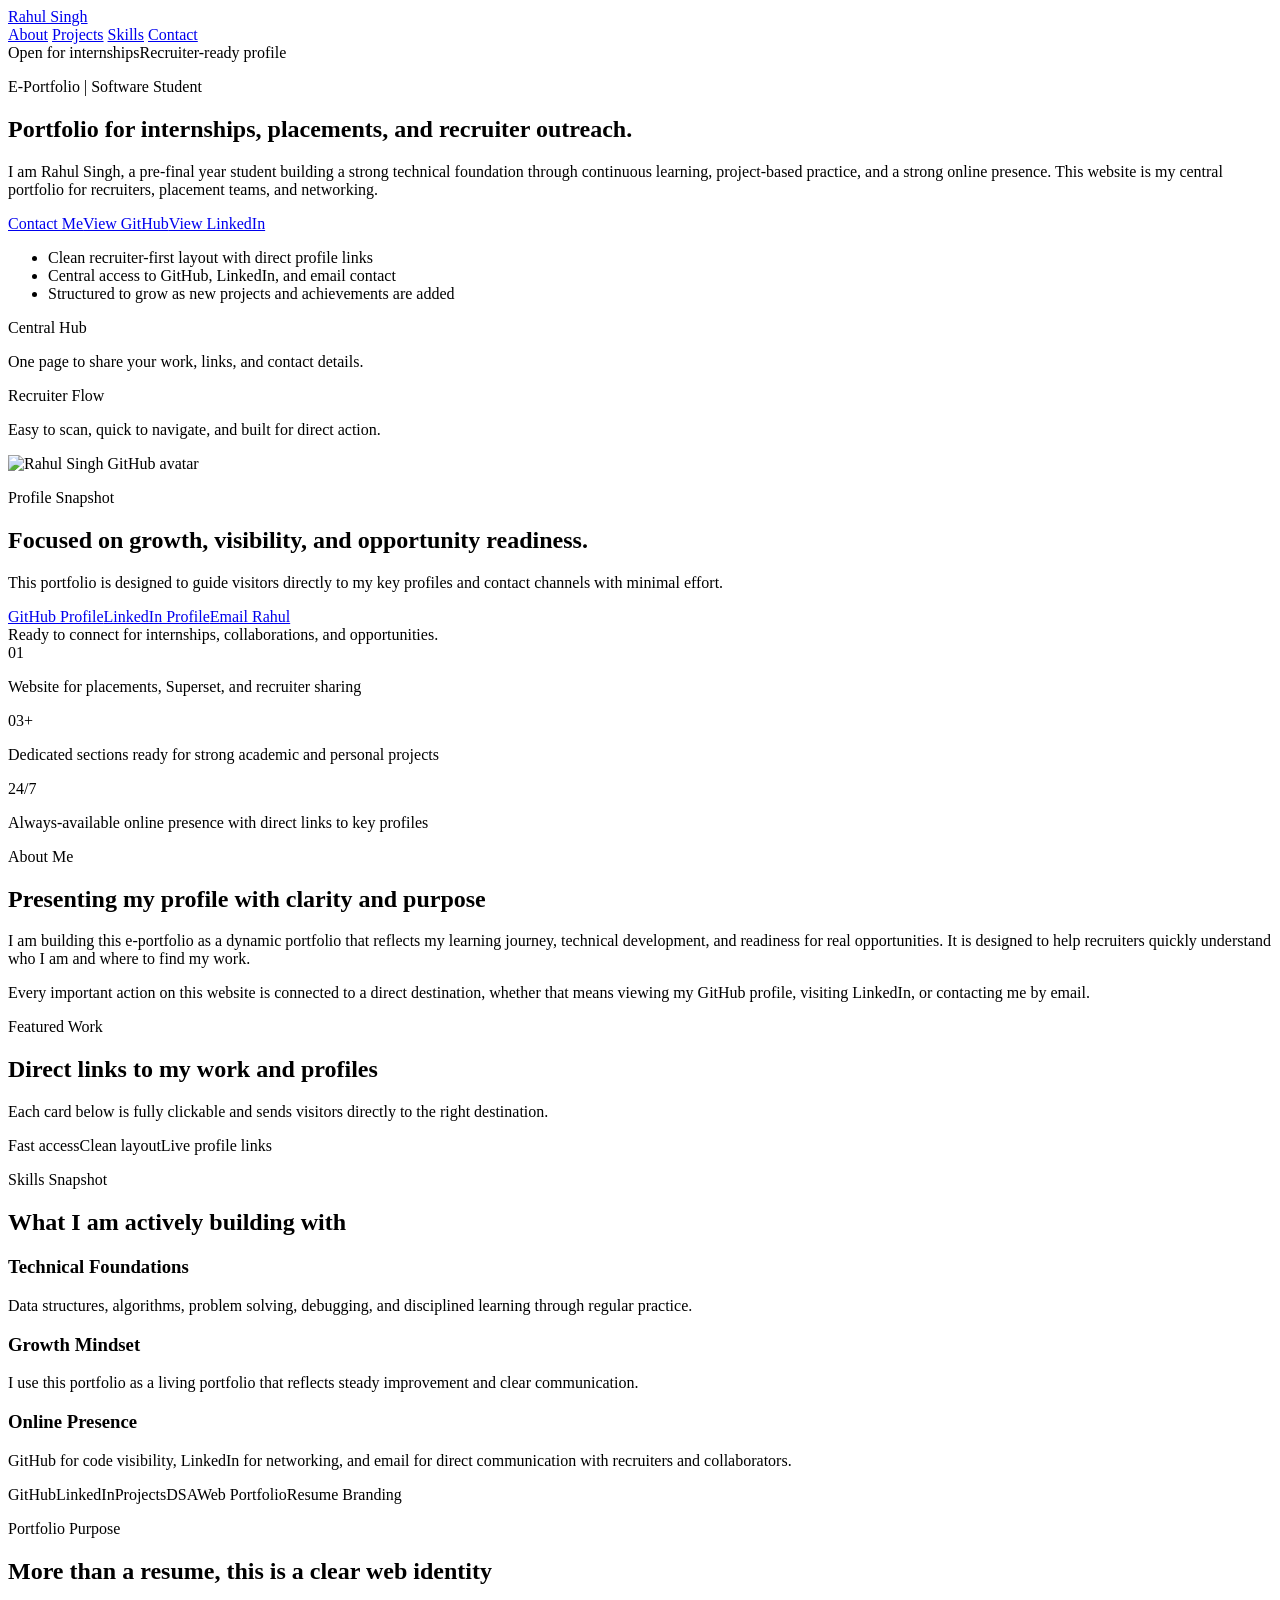
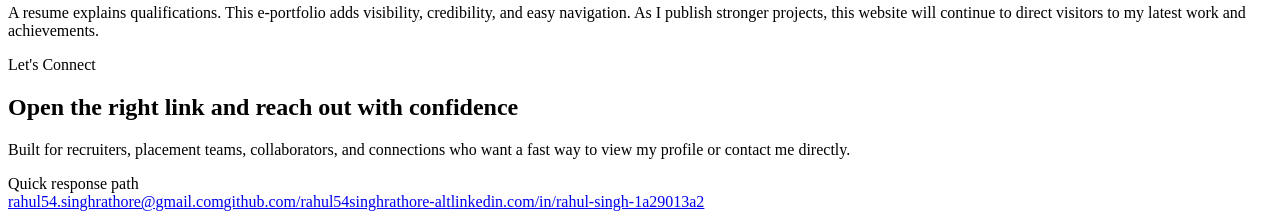
==== index.html @ 279c9965 "Add initial e-portfolio HTML structure" ====
<!DOCTYPE html>
<html lang="en">
  <head>
    <meta charset="UTF-8" />
    <meta name="viewport" content="width=device-width, initial-scale=1.0" />
    <title>Rahul Singh | E-Portfolio</title>
    <meta name="description" content="Rahul Singh's recruiter-ready e-portfolio with GitHub, LinkedIn, skills, and project highlights." />
    <link rel="preconnect" href="https://fonts.googleapis.com" />
    <link rel="preconnect" href="https://fonts.gstatic.com" crossorigin />
    <link href="https://fonts.googleapis.com/css2?family=Space+Grotesk:wght@400;500;700&family=Source+Serif+4:opsz,wght@8..60,400;8..60,600&display=swap" rel="stylesheet" />
    <link rel="stylesheet" href="./styles.css" />
  </head>
  <body>
    <div class="page-shell">
      <header class="hero">
        <nav class="topbar">
          <a class="brand" href="#home">Rahul Singh</a>
          <div class="nav-links">
            <a href="#about">About</a>
            <a href="#projects">Projects</a>
            <a href="#skills">Skills</a>
            <a href="#contact">Contact</a>
          </div>
        </nav>
        <section class="hero-grid" id="home">
          <div class="hero-copy">
            <div class="hero-kicker"><span>Open for internships</span><span>Recruiter-ready profile</span></div>
            <p class="eyebrow">E-Portfolio | Software Student</p>
            <h1>Portfolio for internships, placements, and recruiter outreach.</h1>
            <p class="lead">I am Rahul Singh, a pre-final year student building a strong technical foundation through continuous learning, project-based practice, and a strong online presence. This website is my central portfolio for recruiters, placement teams, and networking.</p>
            <div class="cta-row"><a class="button button-primary" href="#contact">Contact Me</a><a class="button button-secondary" href="./redirect.html?to=github">View GitHub</a><a class="button button-secondary" href="https://www.linkedin.com/in/rahul-singh-1a29013a2" data-direct-link="linkedin">View LinkedIn</a></div>
            <ul class="quick-points"><li>Clean recruiter-first layout with direct profile links</li><li>Central access to GitHub, LinkedIn, and email contact</li><li>Structured to grow as new projects and achievements are added</li></ul>
            <div class="hero-strip"><article><span class="hero-strip-value">Central Hub</span><p>One page to share your work, links, and contact details.</p></article><article><span class="hero-strip-value">Recruiter Flow</span><p>Easy to scan, quick to navigate, and built for direct action.</p></article></div>
          </div>
          <aside class="hero-card">
            <img class="avatar" src="https://avatars.githubusercontent.com/u/229356338?v=4" alt="Rahul Singh GitHub avatar" />
            <div class="hero-card-copy"><p class="card-label">Profile Snapshot</p><h2>Focused on growth, visibility, and opportunity readiness.</h2><p>This portfolio is designed to guide visitors directly to my key profiles and contact channels with minimal effort.</p></div>
            <div class="profile-links"><a href="./redirect.html?to=github">GitHub Profile</a><a href="https://www.linkedin.com/in/rahul-singh-1a29013a2" data-direct-link="linkedin">LinkedIn Profile</a><a href="./redirect.html?to=email">Email Rahul</a></div>
            <div class="availability-note"><span class="availability-dot"></span>Ready to connect for internships, collaborations, and opportunities.</div>
          </aside>
        </section>
      </header>
      <main>
        <section class="stats-panel"><article><span class="stat-value">01</span><p>Website for placements, Superset, and recruiter sharing</p></article><article><span class="stat-value">03+</span><p>Dedicated sections ready for strong academic and personal projects</p></article><article><span class="stat-value">24/7</span><p>Always-available online presence with direct links to key profiles</p></article></section>
        <section class="section about-section" id="about"><div class="section-heading"><p class="eyebrow">About Me</p><h2>Presenting my profile with clarity and purpose</h2></div><div class="about-panel"><p>I am building this e-portfolio as a dynamic portfolio that reflects my learning journey, technical development, and readiness for real opportunities. It is designed to help recruiters quickly understand who I am and where to find my work.</p><p>Every important action on this website is connected to a direct destination, whether that means viewing my GitHub profile, visiting LinkedIn, or contacting me by email.</p></div></section>
        <section class="section section-accent" id="projects"><div class="section-heading"><p class="eyebrow">Featured Work</p><h2>Direct links to my work and profiles</h2><p>Each card below is fully clickable and sends visitors directly to the right destination.</p></div><div class="section-banner"><span>Fast access</span><span>Clean layout</span><span>Live profile links</span></div><div class="project-grid" id="project-grid"></div></section>
        <section class="section" id="skills"><div class="section-heading"><p class="eyebrow">Skills Snapshot</p><h2>What I am actively building with</h2></div><div class="skills-layout"><article class="skill-card"><h3>Technical Foundations</h3><p>Data structures, algorithms, problem solving, debugging, and disciplined learning through regular practice.</p></article><article class="skill-card"><h3>Growth Mindset</h3><p>I use this portfolio as a living portfolio that reflects steady improvement and clear communication.</p></article><article class="skill-card"><h3>Online Presence</h3><p>GitHub for code visibility, LinkedIn for networking, and email for direct communication with recruiters and collaborators.</p></article></div><div class="tag-row"><span>GitHub</span><span>LinkedIn</span><span>Projects</span><span>DSA</span><span>Web Portfolio</span><span>Resume Branding</span></div></section>
        <section class="section narrative-section"><div class="section-heading"><p class="eyebrow">Portfolio Purpose</p><h2>More than a resume, this is a clear web identity</h2></div><p class="narrative">A resume explains qualifications. This e-portfolio adds visibility, credibility, and easy navigation. As I publish stronger projects, this website will continue to direct visitors to my latest work and achievements.</p></section>
        <section class="section contact-section" id="contact"><div class="contact-copy"><p class="eyebrow">Let's Connect</p><h2>Open the right link and reach out with confidence</h2><p>Built for recruiters, placement teams, collaborators, and connections who want a fast way to view my profile or contact me directly.</p><div class="contact-badge">Quick response path</div></div><div class="contact-links"><a href="./redirect.html?to=email">rahul54.singhrathore@gmail.com</a><a href="./redirect.html?to=github">github.com/rahul54singhrathore-alt</a><a href="https://www.linkedin.com/in/rahul-singh-1a29013a2" data-direct-link="linkedin">linkedin.com/in/rahul-singh-1a29013a2</a></div></section>
      </main>
    </div>
    <script src="./script.js"></script>
  </body>
</html>
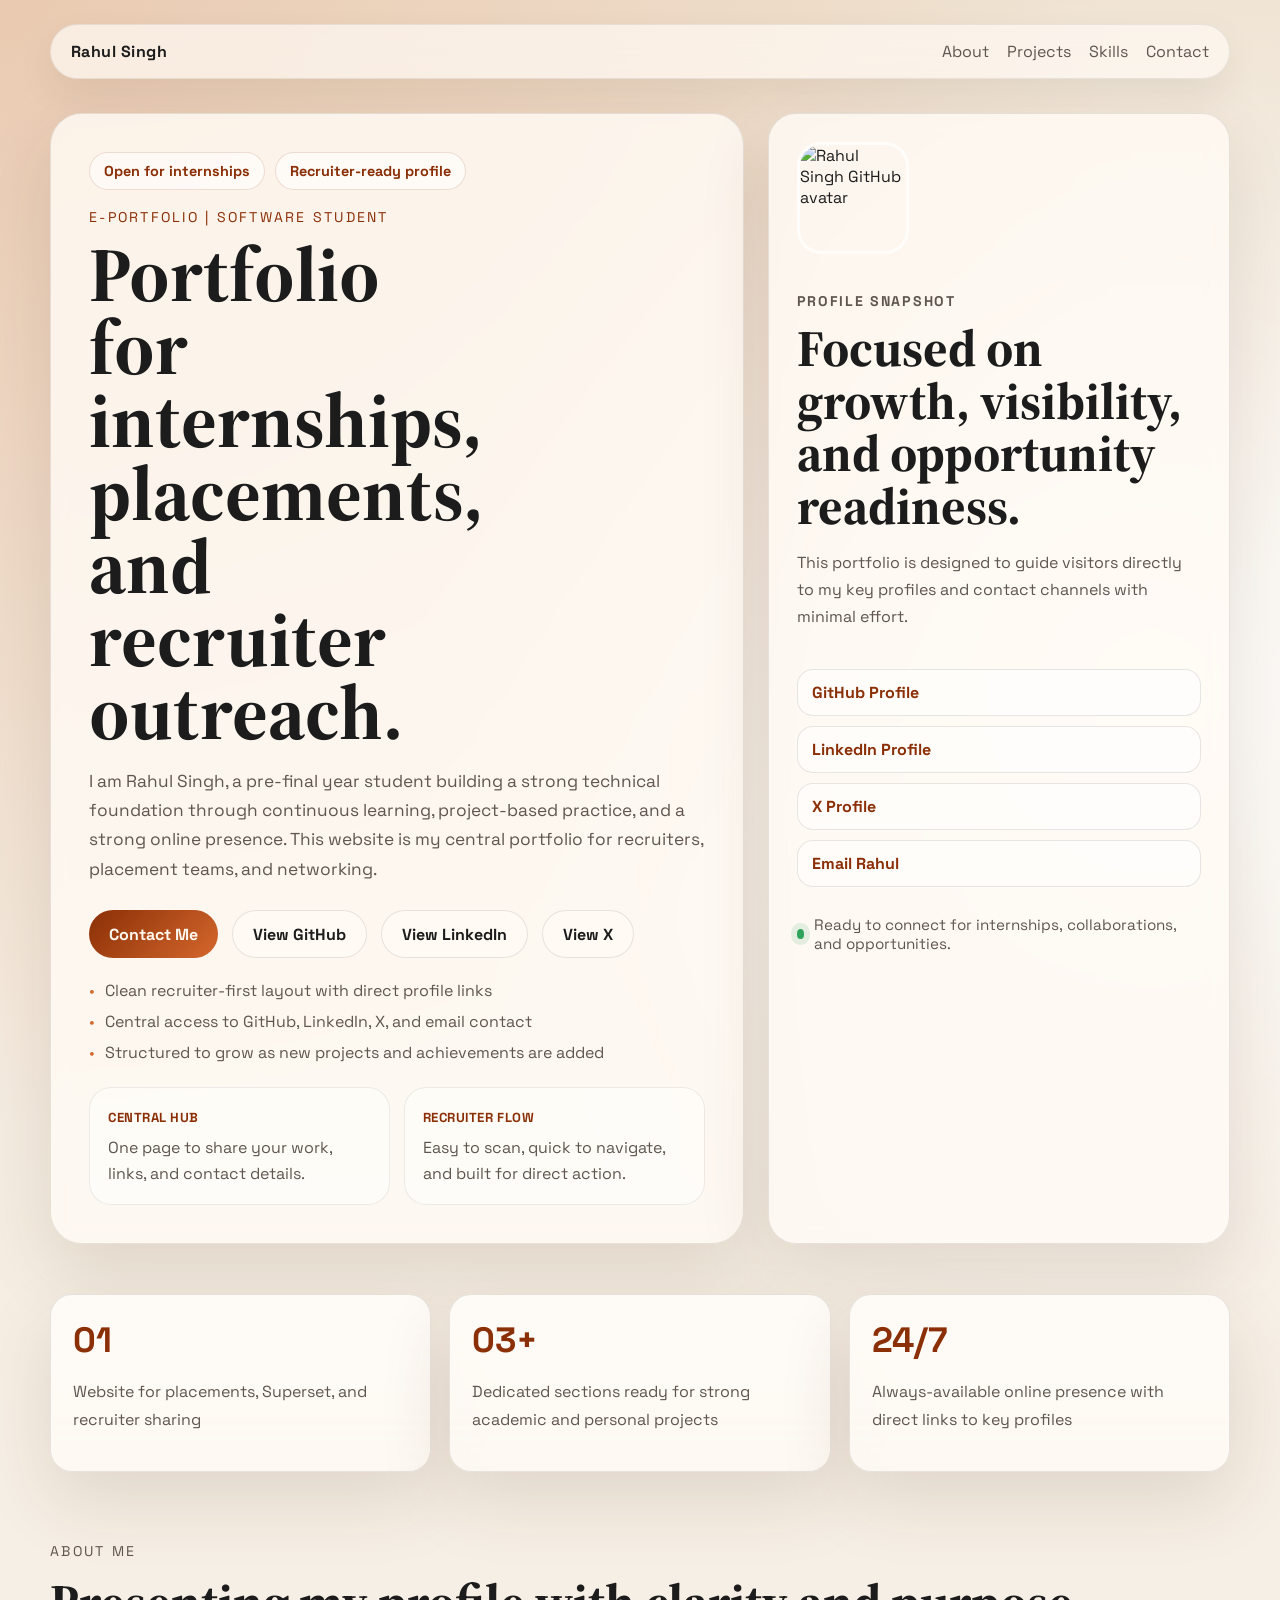
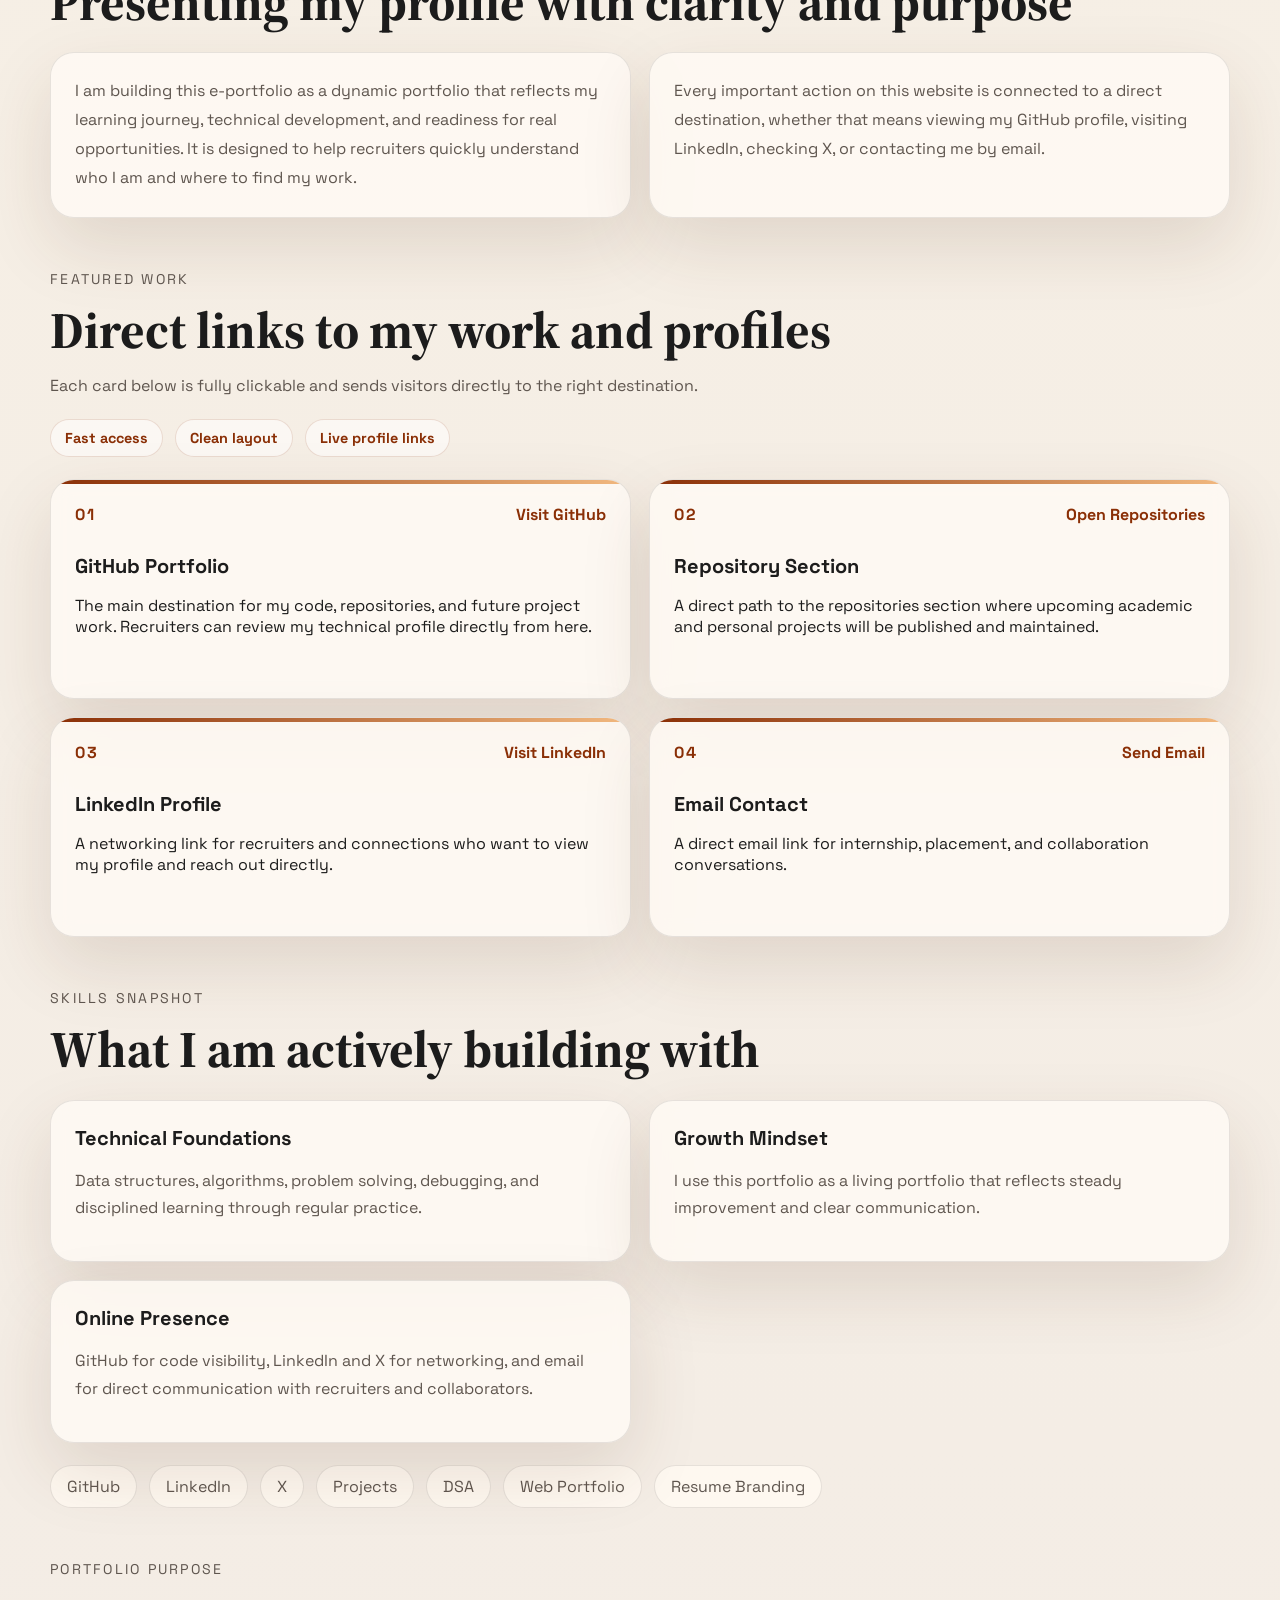
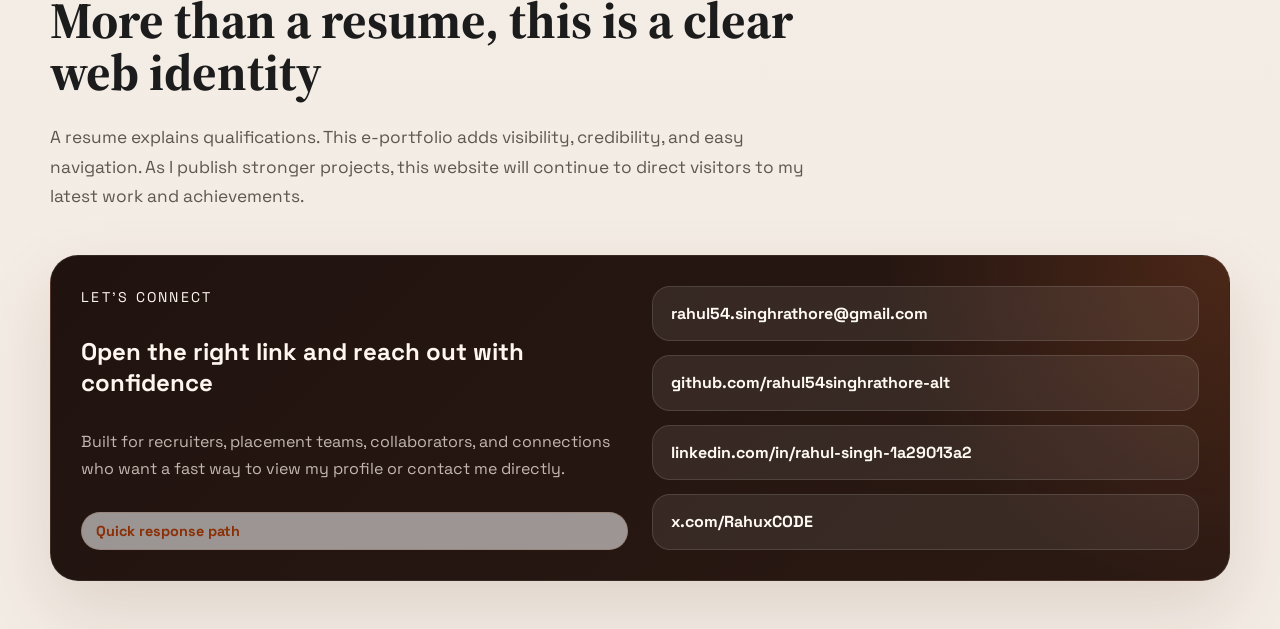
==== commit 93481df9: "Update index.html" ====
--- a/index.html
+++ b/index.html
@@ -4,10 +4,16 @@
     <meta charset="UTF-8" />
     <meta name="viewport" content="width=device-width, initial-scale=1.0" />
     <title>Rahul Singh | E-Portfolio</title>
-    <meta name="description" content="Rahul Singh's recruiter-ready e-portfolio with GitHub, LinkedIn, skills, and project highlights." />
+    <meta
+      name="description"
+      content="Rahul Singh's recruiter-ready e-portfolio with GitHub, LinkedIn, skills, and project highlights."
+    />
     <link rel="preconnect" href="https://fonts.googleapis.com" />
     <link rel="preconnect" href="https://fonts.gstatic.com" crossorigin />
-    <link href="https://fonts.googleapis.com/css2?family=Space+Grotesk:wght@400;500;700&family=Source+Serif+4:opsz,wght@8..60,400;8..60,600&display=swap" rel="stylesheet" />
+    <link
+      href="https://fonts.googleapis.com/css2?family=Space+Grotesk:wght@400;500;700&family=Source+Serif+4:opsz,wght@8..60,400;8..60,600&display=swap"
+      rel="stylesheet"
+    />
     <link rel="stylesheet" href="./styles.css" />
   </head>
   <body>
@@ -22,33 +28,251 @@
             <a href="#contact">Contact</a>
           </div>
         </nav>
+
         <section class="hero-grid" id="home">
           <div class="hero-copy">
-            <div class="hero-kicker"><span>Open for internships</span><span>Recruiter-ready profile</span></div>
+            <div class="hero-kicker">
+              <span>Open for internships</span>
+              <span>Recruiter-ready profile</span>
+            </div>
             <p class="eyebrow">E-Portfolio | Software Student</p>
             <h1>Portfolio for internships, placements, and recruiter outreach.</h1>
-            <p class="lead">I am Rahul Singh, a pre-final year student building a strong technical foundation through continuous learning, project-based practice, and a strong online presence. This website is my central portfolio for recruiters, placement teams, and networking.</p>
-            <div class="cta-row"><a class="button button-primary" href="#contact">Contact Me</a><a class="button button-secondary" href="./redirect.html?to=github">View GitHub</a><a class="button button-secondary" href="https://www.linkedin.com/in/rahul-singh-1a29013a2" data-direct-link="linkedin">View LinkedIn</a></div>
-            <ul class="quick-points"><li>Clean recruiter-first layout with direct profile links</li><li>Central access to GitHub, LinkedIn, and email contact</li><li>Structured to grow as new projects and achievements are added</li></ul>
-            <div class="hero-strip"><article><span class="hero-strip-value">Central Hub</span><p>One page to share your work, links, and contact details.</p></article><article><span class="hero-strip-value">Recruiter Flow</span><p>Easy to scan, quick to navigate, and built for direct action.</p></article></div>
-          </div>
+            <p class="lead">
+              I am Rahul Singh, a pre-final year student building a
+              strong technical foundation through continuous learning,
+              project-based practice, and a strong online presence. This
+              website is my central portfolio for recruiters, placement teams,
+              and networking.
+            </p>
+            <div class="cta-row">
+              <a
+                class="button button-primary"
+                href="#contact"
+              >
+                Contact Me
+              </a>
+              <a
+                class="button button-secondary"
+                href="./redirect.html?to=github"
+              >
+                View GitHub
+              </a>
+              <a
+                class="button button-secondary"
+                href="https://www.linkedin.com/in/rahul-singh-1a29013a2"
+                data-direct-link="linkedin"
+              >
+                View LinkedIn
+              </a>
+              <a
+                class="button button-secondary"
+                href="https://x.com/RahuxCODE"
+                data-direct-link="twitter"
+              >
+                View X
+              </a>
+            </div>
+            <ul class="quick-points">
+              <li>Clean recruiter-first layout with direct profile links</li>
+              <li>Central access to GitHub, LinkedIn, X, and email contact</li>
+              <li>Structured to grow as new projects and achievements are added</li>
+            </ul>
+            <div class="hero-strip">
+              <article>
+                <span class="hero-strip-value">Central Hub</span>
+                <p>One page to share your work, links, and contact details.</p>
+              </article>
+              <article>
+                <span class="hero-strip-value">Recruiter Flow</span>
+                <p>Easy to scan, quick to navigate, and built for direct action.</p>
+              </article>
+            </div>
+          </div>
+
           <aside class="hero-card">
-            <img class="avatar" src="https://avatars.githubusercontent.com/u/229356338?v=4" alt="Rahul Singh GitHub avatar" />
-            <div class="hero-card-copy"><p class="card-label">Profile Snapshot</p><h2>Focused on growth, visibility, and opportunity readiness.</h2><p>This portfolio is designed to guide visitors directly to my key profiles and contact channels with minimal effort.</p></div>
-            <div class="profile-links"><a href="./redirect.html?to=github">GitHub Profile</a><a href="https://www.linkedin.com/in/rahul-singh-1a29013a2" data-direct-link="linkedin">LinkedIn Profile</a><a href="./redirect.html?to=email">Email Rahul</a></div>
-            <div class="availability-note"><span class="availability-dot"></span>Ready to connect for internships, collaborations, and opportunities.</div>
+            <img
+              class="avatar"
+              src="https://avatars.githubusercontent.com/u/229356338?v=4"
+              alt="Rahul Singh GitHub avatar"
+            />
+            <div class="hero-card-copy">
+              <p class="card-label">Profile Snapshot</p>
+              <h2>Focused on growth, visibility, and opportunity readiness.</h2>
+              <p>
+                This portfolio is designed to guide visitors directly to my key
+                profiles and contact channels with minimal effort.
+              </p>
+            </div>
+            <div class="profile-links">
+              <a
+                href="./redirect.html?to=github"
+              >
+                GitHub Profile
+              </a>
+              <a
+                href="https://www.linkedin.com/in/rahul-singh-1a29013a2"
+                data-direct-link="linkedin"
+              >
+                LinkedIn Profile
+              </a>
+              <a
+                href="https://x.com/RahuxCODE"
+                data-direct-link="twitter"
+              >
+                X Profile
+              </a>
+              <a href="./redirect.html?to=email">Email Rahul</a>
+            </div>
+            <div class="availability-note">
+              <span class="availability-dot"></span>
+              Ready to connect for internships, collaborations, and opportunities.
+            </div>
           </aside>
         </section>
       </header>
+
       <main>
-        <section class="stats-panel"><article><span class="stat-value">01</span><p>Website for placements, Superset, and recruiter sharing</p></article><article><span class="stat-value">03+</span><p>Dedicated sections ready for strong academic and personal projects</p></article><article><span class="stat-value">24/7</span><p>Always-available online presence with direct links to key profiles</p></article></section>
-        <section class="section about-section" id="about"><div class="section-heading"><p class="eyebrow">About Me</p><h2>Presenting my profile with clarity and purpose</h2></div><div class="about-panel"><p>I am building this e-portfolio as a dynamic portfolio that reflects my learning journey, technical development, and readiness for real opportunities. It is designed to help recruiters quickly understand who I am and where to find my work.</p><p>Every important action on this website is connected to a direct destination, whether that means viewing my GitHub profile, visiting LinkedIn, or contacting me by email.</p></div></section>
-        <section class="section section-accent" id="projects"><div class="section-heading"><p class="eyebrow">Featured Work</p><h2>Direct links to my work and profiles</h2><p>Each card below is fully clickable and sends visitors directly to the right destination.</p></div><div class="section-banner"><span>Fast access</span><span>Clean layout</span><span>Live profile links</span></div><div class="project-grid" id="project-grid"></div></section>
-        <section class="section" id="skills"><div class="section-heading"><p class="eyebrow">Skills Snapshot</p><h2>What I am actively building with</h2></div><div class="skills-layout"><article class="skill-card"><h3>Technical Foundations</h3><p>Data structures, algorithms, problem solving, debugging, and disciplined learning through regular practice.</p></article><article class="skill-card"><h3>Growth Mindset</h3><p>I use this portfolio as a living portfolio that reflects steady improvement and clear communication.</p></article><article class="skill-card"><h3>Online Presence</h3><p>GitHub for code visibility, LinkedIn for networking, and email for direct communication with recruiters and collaborators.</p></article></div><div class="tag-row"><span>GitHub</span><span>LinkedIn</span><span>Projects</span><span>DSA</span><span>Web Portfolio</span><span>Resume Branding</span></div></section>
-        <section class="section narrative-section"><div class="section-heading"><p class="eyebrow">Portfolio Purpose</p><h2>More than a resume, this is a clear web identity</h2></div><p class="narrative">A resume explains qualifications. This e-portfolio adds visibility, credibility, and easy navigation. As I publish stronger projects, this website will continue to direct visitors to my latest work and achievements.</p></section>
-        <section class="section contact-section" id="contact"><div class="contact-copy"><p class="eyebrow">Let's Connect</p><h2>Open the right link and reach out with confidence</h2><p>Built for recruiters, placement teams, collaborators, and connections who want a fast way to view my profile or contact me directly.</p><div class="contact-badge">Quick response path</div></div><div class="contact-links"><a href="./redirect.html?to=email">rahul54.singhrathore@gmail.com</a><a href="./redirect.html?to=github">github.com/rahul54singhrathore-alt</a><a href="https://www.linkedin.com/in/rahul-singh-1a29013a2" data-direct-link="linkedin">linkedin.com/in/rahul-singh-1a29013a2</a></div></section>
+        <section class="stats-panel">
+          <article>
+            <span class="stat-value">01</span>
+            <p>Website for placements, Superset, and recruiter sharing</p>
+          </article>
+          <article>
+            <span class="stat-value">03+</span>
+            <p>Dedicated sections ready for strong academic and personal projects</p>
+          </article>
+          <article>
+            <span class="stat-value">24/7</span>
+            <p>Always-available online presence with direct links to key profiles</p>
+          </article>
+        </section>
+
+        <section class="section about-section" id="about">
+          <div class="section-heading">
+            <p class="eyebrow">About Me</p>
+            <h2>Presenting my profile with clarity and purpose</h2>
+          </div>
+          <div class="about-panel">
+            <p>
+              I am building this e-portfolio as a dynamic portfolio
+              that reflects my learning journey, technical development, and
+              readiness for real opportunities. It is designed to help
+              recruiters quickly understand who I am and where to find my work.
+            </p>
+            <p>
+              Every important action on this website is connected to a direct
+              destination, whether that means viewing my GitHub profile,
+              visiting LinkedIn, checking X, or contacting me by email.
+            </p>
+          </div>
+        </section>
+
+        <section class="section section-accent" id="projects">
+          <div class="section-heading">
+            <p class="eyebrow">Featured Work</p>
+            <h2>Direct links to my work and profiles</h2>
+            <p>
+              Each card below is fully clickable and sends visitors directly to
+              the right destination.
+            </p>
+          </div>
+          <div class="section-banner">
+            <span>Fast access</span>
+            <span>Clean layout</span>
+            <span>Live profile links</span>
+          </div>
+          <div class="project-grid" id="project-grid"></div>
+        </section>
+
+        <section class="section" id="skills">
+          <div class="section-heading">
+            <p class="eyebrow">Skills Snapshot</p>
+            <h2>What I am actively building with</h2>
+          </div>
+          <div class="skills-layout">
+            <article class="skill-card">
+              <h3>Technical Foundations</h3>
+              <p>
+                Data structures, algorithms, problem solving, debugging, and
+                disciplined learning through regular practice.
+              </p>
+            </article>
+            <article class="skill-card">
+              <h3>Growth Mindset</h3>
+              <p>
+                I use this portfolio as a living portfolio that
+                reflects steady improvement and clear communication.
+              </p>
+            </article>
+            <article class="skill-card">
+              <h3>Online Presence</h3>
+              <p>
+                GitHub for code visibility, LinkedIn and X for networking, and email
+                for direct communication with recruiters and collaborators.
+              </p>
+            </article>
+          </div>
+          <div class="tag-row">
+            <span>GitHub</span>
+            <span>LinkedIn</span>
+            <span>X</span>
+            <span>Projects</span>
+            <span>DSA</span>
+            <span>Web Portfolio</span>
+            <span>Resume Branding</span>
+          </div>
+        </section>
+
+        <section class="section narrative-section">
+          <div class="section-heading">
+            <p class="eyebrow">Portfolio Purpose</p>
+            <h2>More than a resume, this is a clear web identity</h2>
+          </div>
+          <p class="narrative">
+            A resume explains qualifications. This e-portfolio adds visibility,
+            credibility, and easy navigation. As I publish stronger projects,
+            this website will continue to direct visitors to my latest work and
+            achievements.
+          </p>
+        </section>
+
+        <section class="section contact-section" id="contact">
+          <div class="contact-copy">
+            <p class="eyebrow">Let's Connect</p>
+            <h2>Open the right link and reach out with confidence</h2>
+            <p>
+              Built for recruiters, placement teams, collaborators, and
+              connections who want a fast way to view my profile
+              or contact me directly.
+            </p>
+            <div class="contact-badge">Quick response path</div>
+          </div>
+          <div class="contact-links">
+            <a href="./redirect.html?to=email">
+              rahul54.singhrathore@gmail.com
+            </a>
+            <a
+              href="./redirect.html?to=github"
+            >
+              github.com/rahul54singhrathore-alt
+            </a>
+            <a
+              href="https://www.linkedin.com/in/rahul-singh-1a29013a2"
+              data-direct-link="linkedin"
+            >
+              linkedin.com/in/rahul-singh-1a29013a2
+            </a>
+            <a
+              href="https://x.com/RahuxCODE"
+              data-direct-link="twitter"
+            >
+              x.com/RahuxCODE
+            </a>
+          </div>
+        </section>
       </main>
     </div>
+
     <script src="./script.js"></script>
   </body>
 </html>
--- a/styles.css
+++ b/styles.css
@@ -0,0 +1,106 @@
+:root {
+  --bg: #f4ede3;
+  --bg-strong: #ead9bf;
+  --surface: rgba(255, 250, 244, 0.82);
+  --surface-strong: #fffaf3;
+  --surface-deep: #20130f;
+  --text: #1c1c1c;
+  --muted: #5f564f;
+  --muted-soft: #85786d;
+  --line: rgba(28, 28, 28, 0.1);
+  --accent: #d5672d;
+  --accent-deep: #8a2f06;
+  --accent-soft: #f2b980;
+  --shadow: 0 28px 70px rgba(85, 49, 22, 0.13);
+}
+* { box-sizing: border-box; }
+html { scroll-behavior: smooth; }
+body {
+  margin: 0;
+  font-family: "Space Grotesk", sans-serif;
+  color: var(--text);
+  background:
+    radial-gradient(circle at top left, rgba(213, 103, 45, 0.2), transparent 28%),
+    radial-gradient(circle at right 10% top 18%, rgba(255, 255, 255, 0.88), transparent 22%),
+    linear-gradient(180deg, #efe3d2 0%, #f6efe5 38%, #f3ece5 100%);
+}
+a { color: inherit; text-decoration: none; }
+.page-shell { width: min(1180px, calc(100% - 32px)); margin: 0 auto; padding-bottom: 48px; }
+.hero { padding: 24px 0 34px; }
+.topbar { display: flex; justify-content: space-between; align-items: center; gap: 16px; margin-bottom: 34px; padding: 16px 20px; border: 1px solid rgba(28, 28, 28, 0.08); border-radius: 999px; background: rgba(255, 250, 244, 0.7); backdrop-filter: blur(16px); box-shadow: 0 16px 36px rgba(69, 40, 18, 0.08); }
+.brand { font-weight: 700; letter-spacing: 0.03em; }
+.nav-links { display: flex; gap: 18px; color: var(--muted); }
+.nav-links a, .brand { transition: color 160ms ease; }
+.nav-links a:hover, .brand:hover { color: var(--accent-deep); }
+.hero-grid { display: grid; grid-template-columns: 1.5fr 1fr; gap: 24px; align-items: stretch; }
+.hero-copy, .hero-card, .stats-panel article, .project-card, .skill-card, .contact-section { border: 1px solid var(--line); background: var(--surface); backdrop-filter: blur(10px); box-shadow: var(--shadow); }
+.hero-copy { padding: 38px; border-radius: 32px; position: relative; overflow: hidden; }
+.hero-copy::before { content: ""; position: absolute; inset: -20% auto auto 62%; width: 240px; height: 240px; border-radius: 50%; background: radial-gradient(circle, rgba(213, 103, 45, 0.14), transparent 66%); pointer-events: none; }
+.eyebrow { margin: 0 0 12px; color: var(--accent-deep); font-size: 0.88rem; letter-spacing: 0.16em; text-transform: uppercase; }
+.hero-kicker { display: flex; flex-wrap: wrap; gap: 10px; margin-bottom: 18px; }
+.hero-kicker span, .contact-badge, .section-banner span { padding: 9px 14px; border-radius: 999px; border: 1px solid rgba(138, 47, 6, 0.15); background: rgba(255, 255, 255, 0.55); color: var(--accent-deep); font-size: 0.9rem; font-weight: 700; }
+h1, h2, h3 { margin: 0; }
+h1 { font-family: "Source Serif 4", serif; font-size: clamp(2.8rem, 6vw, 5.4rem); line-height: 0.95; max-width: 10ch; }
+.lead, .section-heading p, .hero-card p, .skill-card p, .narrative, .contact-section p, .stats-panel p { color: var(--muted); line-height: 1.7; }
+.lead { font-size: 1.08rem; max-width: 62ch; margin: 18px 0 26px; }
+.cta-row { display: flex; flex-wrap: wrap; gap: 14px; margin-bottom: 22px; }
+.button { display: inline-flex; align-items: center; justify-content: center; min-height: 48px; padding: 0 20px; border-radius: 999px; font-weight: 700; transition: transform 160ms ease, box-shadow 160ms ease; }
+.button:hover, .project-card:hover, .contact-links a:hover { transform: translateY(-2px); }
+.button-primary { color: #fff8f0; background: linear-gradient(135deg, var(--accent-deep), var(--accent)); }
+.button-secondary { border: 1px solid var(--line); background: var(--surface-strong); }
+.quick-points { display: grid; gap: 10px; padding: 0; margin: 0; list-style: none; color: var(--muted); }
+.quick-points li::before { content: "•"; color: var(--accent); margin-right: 10px; }
+.hero-strip { display: grid; grid-template-columns: repeat(2, 1fr); gap: 14px; margin-top: 24px; }
+.hero-strip article { padding: 18px; border-radius: 22px; background: rgba(255, 255, 255, 0.48); border: 1px solid rgba(28, 28, 28, 0.08); }
+.hero-strip article p { margin: 8px 0 0; color: var(--muted); line-height: 1.6; }
+.hero-strip-value { color: var(--accent-deep); font-weight: 700; letter-spacing: 0.04em; text-transform: uppercase; font-size: 0.82rem; }
+.hero-card { display: grid; gap: 22px; align-content: start; padding: 28px; border-radius: 28px; position: relative; overflow: hidden; }
+.hero-card::after { content: ""; position: absolute; inset: auto -20% -30% auto; width: 240px; height: 240px; border-radius: 50%; background: radial-gradient(circle, rgba(212, 100, 42, 0.34), transparent 64%); }
+.avatar { width: 112px; height: 112px; border-radius: 24px; object-fit: cover; border: 3px solid rgba(255, 255, 255, 0.7); }
+.card-label { margin-bottom: 8px; color: var(--accent-deep); font-size: 0.88rem; font-weight: 700; text-transform: uppercase; letter-spacing: 0.12em; }
+.profile-links { display: grid; gap: 10px; position: relative; z-index: 1; }
+.profile-links a { padding: 12px 14px; border: 1px solid var(--line); border-radius: 16px; background: rgba(255, 255, 255, 0.58); font-weight: 700; color: var(--accent-deep); transition: transform 160ms ease, background 160ms ease; }
+.profile-links a:hover { transform: translateY(-2px); background: rgba(255, 255, 255, 0.9); }
+.availability-note { display: flex; align-items: center; gap: 10px; padding-top: 6px; color: var(--muted); font-size: 0.95rem; position: relative; z-index: 1; }
+.availability-dot { width: 10px; height: 10px; border-radius: 50%; background: #2fa35b; box-shadow: 0 0 0 6px rgba(47, 163, 91, 0.12); }
+.hero-card h2, .section-heading h2 { font-family: "Source Serif 4", serif; font-size: clamp(2rem, 4vw, 3.2rem); line-height: 1.03; }
+.stats-panel { display: grid; grid-template-columns: repeat(3, 1fr); gap: 18px; margin: 16px 0 26px; }
+.stats-panel article { padding: 22px; border-radius: 22px; background: linear-gradient(180deg, rgba(255, 255, 255, 0.4), rgba(255, 255, 255, 0.08)), var(--surface); }
+.stat-value { display: block; margin-bottom: 10px; color: var(--accent-deep); font-size: 2.2rem; font-weight: 700; }
+.section { padding: 42px 0 8px; }
+.section-accent { position: relative; }
+.section-banner { display: flex; flex-wrap: wrap; gap: 12px; margin: -4px 0 22px; }
+.about-panel { display: grid; grid-template-columns: 1fr 1fr; gap: 18px; }
+.about-panel p { margin: 0; padding: 24px; border: 1px solid var(--line); border-radius: 24px; background: var(--surface); color: var(--muted); line-height: 1.8; box-shadow: var(--shadow); }
+.section-heading { margin-bottom: 24px; }
+.project-grid, .skills-layout { display: grid; grid-template-columns: repeat(2, 1fr); gap: 18px; }
+.project-card, .skill-card { padding: 24px; border-radius: 24px; }
+.project-card { min-height: 220px; transition: transform 180ms ease, box-shadow 180ms ease; position: relative; overflow: hidden; }
+.project-card::before { content: ""; position: absolute; inset: 0 0 auto 0; height: 4px; background: linear-gradient(90deg, var(--accent-deep), var(--accent-soft)); }
+.project-card-top { display: flex; justify-content: space-between; align-items: start; gap: 12px; margin-bottom: 28px; }
+.project-index { color: var(--accent-deep); font-weight: 700; letter-spacing: 0.1em; }
+.project-link { color: var(--accent-deep); font-weight: 700; }
+.project-card h3, .skill-card h3 { margin-bottom: 12px; font-size: 1.25rem; }
+.tag-row { display: flex; flex-wrap: wrap; gap: 12px; margin-top: 22px; }
+.tag-row span { padding: 10px 16px; border: 1px solid var(--line); border-radius: 999px; background: rgba(255, 249, 241, 0.9); color: var(--muted); }
+.narrative-section { max-width: 760px; }
+.narrative { font-size: 1.08rem; }
+.contact-section { display: grid; grid-template-columns: 1fr 1fr; gap: 24px; padding: 30px; border-radius: 28px; margin-top: 18px; background: radial-gradient(circle at top right, rgba(213, 103, 45, 0.2), transparent 28%), linear-gradient(135deg, #20130f 0%, #2b1913 100%); border-color: rgba(255, 255, 255, 0.08); }
+.contact-section .eyebrow, .contact-section h2, .contact-section p { color: #fff7ef; }
+.contact-section p { color: rgba(255, 247, 239, 0.72); }
+.contact-copy { display: grid; align-content: start; gap: 14px; }
+.contact-links { display: grid; gap: 14px; }
+.contact-links a { padding: 16px 18px; border: 1px solid rgba(255, 255, 255, 0.12); border-radius: 18px; background: rgba(255, 255, 255, 0.08); color: #fffaf3; font-weight: 700; transition: transform 160ms ease; }
+.contact-links a:hover { background: rgba(255, 255, 255, 0.14); }
+@media (max-width: 900px) {
+  .hero-grid, .stats-panel, .about-panel, .project-grid, .skills-layout, .contact-section { grid-template-columns: 1fr; }
+  .hero-strip { grid-template-columns: 1fr; }
+  h1 { max-width: 100%; }
+}
+@media (max-width: 640px) {
+  .page-shell { width: min(100% - 20px, 1180px); }
+  .topbar { flex-direction: column; align-items: flex-start; }
+  .nav-links, .cta-row { width: 100%; }
+  .nav-links { justify-content: space-between; }
+  .hero-copy, .hero-card, .project-card, .skill-card, .contact-section { border-radius: 22px; }
+}
